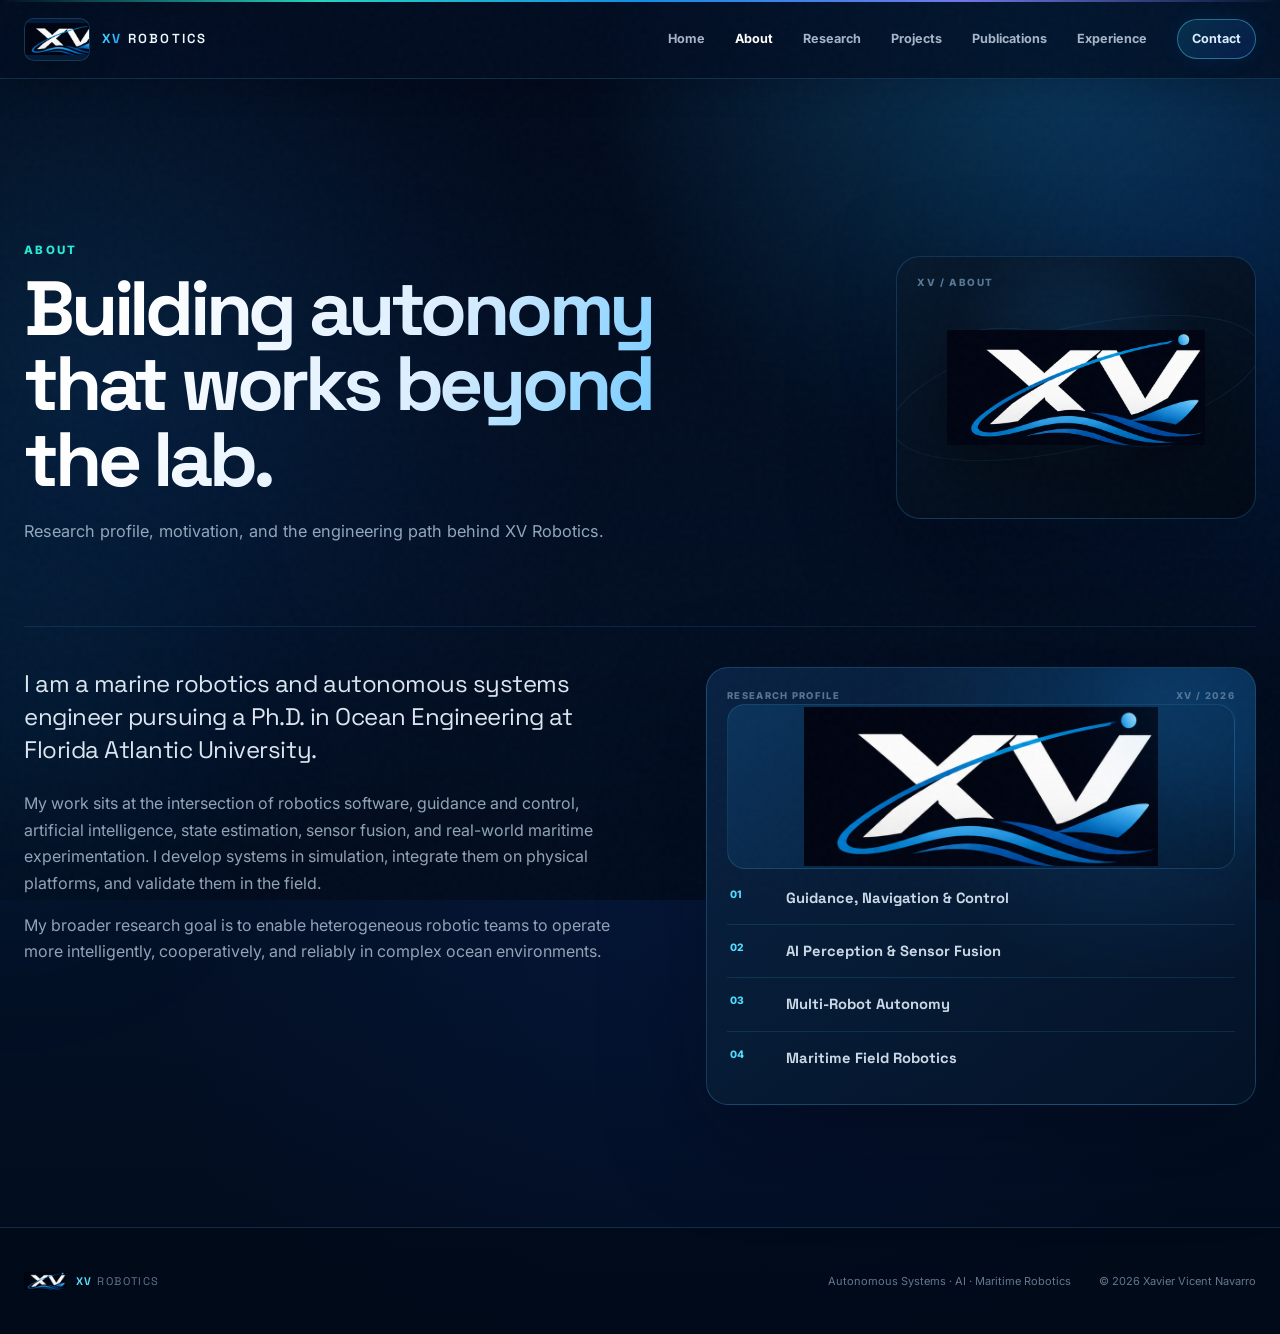
==== about.html @ 5e3c918c "Update XV Robotics website to multi-page version" ====
<!DOCTYPE html>
<html lang="en">
<head>
  <meta charset="utf-8" />
  <meta name="viewport" content="width=device-width, initial-scale=1" />
  <meta name="description" content="About Xavier Vicent Navarro and his research in robotics, AI, and autonomous maritime systems." />
  <meta name="theme-color" content="#06152d" />
  <link rel="icon" type="image/png" href="assets/xv-logo.png" />
  <title>About | XV Robotics</title>
  <link rel="preconnect" href="https://fonts.googleapis.com">
  <link rel="preconnect" href="https://fonts.gstatic.com" crossorigin>
  <link href="https://fonts.googleapis.com/css2?family=Inter:wght@400;500;600;700;800&family=Space+Grotesk:wght@500;600;700&display=swap" rel="stylesheet">
  <link rel="stylesheet" href="styles.css" />
</head>
<body class="page-about">
<div class="page-noise" aria-hidden="true"></div><div class="ambient ambient-a" aria-hidden="true"></div><div class="ambient ambient-b" aria-hidden="true"></div>
<header class="site-header" id="top">
  <div class="nav-wrap">
    <a class="brand" href="index.html" aria-label="XV Robotics home">
      <span class="brand-mark"><img src="assets/xv-logo.png" alt="XV Robotics logo" /></span>
      <span class="brand-name"><b>XV</b> ROBOTICS</span>
    </a>
    <button class="menu-toggle" type="button" aria-expanded="false" aria-controls="nav-links" aria-label="Open navigation"><span></span><span></span><span></span></button>
    <nav id="nav-links" class="nav-links" aria-label="Primary navigation">
      <a href="index.html">Home</a><a class="active" href="about.html">About</a><a href="research.html">Research</a><a href="projects.html">Projects</a><a href="publications.html">Publications</a><a href="experience.html">Experience</a>
      <a class="nav-cta" href="contact.html">Contact</a>
    </nav>
  </div>
</header>
<main><section class="page-hero section-shell reveal">
  <div class="page-hero-copy">
    <p class="kicker">ABOUT</p>
    <h1>Building autonomy that works beyond the lab.</h1>
    <p>Research profile, motivation, and the engineering path behind XV Robotics.</p>
  </div>
  <div class="page-hero-code" aria-hidden="true">
    <span>XV / ABOUT</span>
    <img src="assets/xv-logo.png" alt="" />
  </div>
</section><section class="section section-shell" id="about">
<div class="section-heading reveal">
<span class="section-number">01</span>
<div>
<p class="kicker">ABOUT</p>
<h2>Building autonomy that works beyond the lab.</h2>
</div>
</div>
<div class="about-layout">
<div class="about-copy reveal">
<p class="lead">
            I am a marine robotics and autonomous systems engineer pursuing a Ph.D. in Ocean Engineering at Florida Atlantic University.
          </p>
<p>
            My work sits at the intersection of robotics software, guidance and control, artificial intelligence, state estimation, sensor fusion, and real-world maritime experimentation. I develop systems in simulation, integrate them on physical platforms, and validate them in the field.
          </p>
<p>
            My broader research goal is to enable heterogeneous robotic teams to operate more intelligently, cooperatively, and reliably in complex ocean environments.
          </p>
</div>
<div class="identity-card reveal">
<div class="identity-top">
<span>RESEARCH PROFILE</span>
<span>XV / 2026</span>
</div>
<div class="identity-logo"><img alt="" src="assets/xv-logo.png"/></div>
<div class="identity-list">
<div><span>01</span><strong>Guidance, Navigation &amp; Control</strong></div>
<div><span>02</span><strong>AI Perception &amp; Sensor Fusion</strong></div>
<div><span>03</span><strong>Multi-Robot Autonomy</strong></div>
<div><span>04</span><strong>Maritime Field Robotics</strong></div>
</div>
</div>
</div>
</section></main>
<footer>
  <div class="section-shell footer-inner">
    <a class="footer-brand" href="index.html"><img src="assets/xv-logo.png" alt="" /><span><b>XV</b> ROBOTICS</span></a>
    <p>Autonomous Systems · AI · Maritime Robotics</p>
    <p>© <span id="year"></span> Xavier Vicent Navarro</p>
  </div>
</footer>
<script src="script.js"></script>
</body>
</html>
---- styles.css ----
:root {
  --bg: #020713;
  --bg-2: #040c19;
  --panel: rgba(8, 18, 34, 0.72);
  --panel-solid: #071221;
  --text: #f5f8fd;
  --muted: #91a2b8;
  --muted-2: #687b94;
  --line: rgba(136, 174, 219, 0.14);
  --line-strong: rgba(83, 178, 255, 0.30);
  --blue: #23a8ff;
  --blue-2: #0f6fe5;
  --cyan: #69d8ff;
  --blue-soft: rgba(35, 168, 255, 0.12);
  --max: 1240px;
  --radius: 22px;
  --shadow: 0 30px 90px rgba(0, 0, 0, 0.28);
}

* { box-sizing: border-box; }
html { scroll-behavior: smooth; }
body {
  margin: 0;
  color: var(--text);
  background: var(--bg);
  font-family: "Inter", system-ui, sans-serif;
  line-height: 1.65;
  overflow-x: hidden;
}

body::before {
  content: "";
  position: fixed;
  inset: 0;
  pointer-events: none;
  z-index: -4;
  background:
    radial-gradient(circle at 76% 4%, rgba(27, 133, 242, .16), transparent 31rem),
    radial-gradient(circle at 12% 38%, rgba(0, 112, 220, .08), transparent 28rem),
    linear-gradient(180deg, #020713 0%, #020713 55%, #030916 100%);
}

.page-noise {
  position: fixed;
  inset: 0;
  z-index: 100;
  opacity: .022;
  pointer-events: none;
  background-image: url("data:image/svg+xml,%3Csvg viewBox='0 0 180 180' xmlns='http://www.w3.org/2000/svg'%3E%3Cfilter id='n'%3E%3CfeTurbulence type='fractalNoise' baseFrequency='.84' numOctaves='4' stitchTiles='stitch'/%3E%3C/filter%3E%3Crect width='100%25' height='100%25' filter='url(%23n)' opacity='.9'/%3E%3C/svg%3E");
}

.ambient { position: fixed; border-radius: 50%; filter: blur(100px); pointer-events: none; z-index: -3; }
.ambient-a { width: 440px; height: 440px; background: rgba(13, 111, 225, .12); top: 9vh; right: -180px; }
.ambient-b { width: 360px; height: 360px; background: rgba(30, 174, 255, .06); top: 60vh; left: -190px; }

::selection { background: rgba(35, 168, 255, .34); color: #fff; }
a { color: inherit; }
img { max-width: 100%; display: block; }
button, a { -webkit-tap-highlight-color: transparent; }

.section-shell { width: min(var(--max), calc(100% - 48px)); margin-inline: auto; }
.section { padding: 122px 0; border-top: 1px solid var(--line); position: relative; }

.site-header {
  position: sticky;
  top: 0;
  z-index: 60;
  backdrop-filter: blur(22px) saturate(1.2);
  background: rgba(2, 7, 19, 0.72);
  border-bottom: 1px solid rgba(136, 174, 219, .10);
}
.nav-wrap {
  width: min(var(--max), calc(100% - 48px));
  margin-inline: auto;
  height: 78px;
  display: flex;
  align-items: center;
  justify-content: space-between;
}
.brand { display: inline-flex; align-items: center; gap: 12px; text-decoration: none; }
.brand-mark { width: 54px; height: 38px; display: grid; place-items: center; overflow: hidden; }
.brand-mark img { width: 64px; max-width: none; }
.brand-name { font-family: "Space Grotesk", sans-serif; font-size: .82rem; font-weight: 600; letter-spacing: .17em; color: #dfe9f5; }
.brand-name b { color: var(--blue); }
.nav-links { display: flex; align-items: center; gap: 30px; }
.nav-links a { position: relative; text-decoration: none; color: #a6b5c8; font-size: .79rem; font-weight: 700; transition: color .2s ease; }
.nav-links a:not(.nav-cta)::after { content: ""; position: absolute; left: 0; right: 100%; bottom: -9px; height: 1px; background: var(--blue); transition: right .22s ease; }
.nav-links a:hover { color: white; }
.nav-links a:hover::after { right: 0; }
.nav-cta { border: 1px solid rgba(94, 181, 255, .3); background: rgba(31, 154, 255, .06); padding: 9px 14px; border-radius: 999px; color: #d9edff !important; }
.menu-toggle { display: none; border: 0; background: none; padding: 8px; }
.menu-toggle span { width: 23px; height: 2px; display: block; background: white; margin: 5px 0; }

.hero {
  min-height: calc(100vh - 78px);
  display: grid;
  grid-template-columns: 1.05fr .95fr;
  gap: 72px;
  align-items: center;
  padding-top: 70px;
  padding-bottom: 84px;
}
.availability { display: inline-flex; align-items: center; gap: 9px; color: #a8bdd2; font-size: .76rem; font-weight: 700; border: 1px solid var(--line); background: rgba(255,255,255,.02); border-radius: 999px; padding: 8px 12px; }
.availability span { width: 7px; height: 7px; border-radius: 50%; background: #42d4ff; box-shadow: 0 0 16px #42d4ff; }
.eyebrow, .kicker { color: var(--blue); font-size: .72rem; font-weight: 800; letter-spacing: .2em; }
.eyebrow { margin: 24px 0 0; }
.hero h1 {
  margin: 16px 0 10px;
  font-family: "Space Grotesk", sans-serif;
  font-size: clamp(4.15rem, 7.1vw, 7.7rem);
  line-height: .88;
  letter-spacing: -.065em;
  font-weight: 700;
}
.hero h1 > span { display: block; color: transparent; background: linear-gradient(95deg, #f7fbff 0%, #8b9eb4 72%); -webkit-background-clip: text; background-clip: text; opacity: .98; }
.hero-role { margin: 27px 0 9px; font-weight: 700; font-size: 1.02rem; color: #dfe7f2; }
.hero-summary { max-width: 710px; font-size: 1.01rem; color: #98a9bc; line-height: 1.78; }
.hero-actions { display: flex; flex-wrap: wrap; align-items: center; gap: 12px; margin-top: 30px; }
.btn { display: inline-flex; align-items: center; justify-content: center; gap: 9px; min-height: 48px; padding: 0 18px; border-radius: 9px; text-decoration: none; font-size: .8rem; font-weight: 800; transition: transform .2s ease, border-color .2s ease, background .2s ease, box-shadow .2s ease; }
.btn:hover { transform: translateY(-2px); }
.btn.primary { background: linear-gradient(135deg, #3bbcff, #0b71df); color: #00101d; box-shadow: 0 12px 35px rgba(25, 152, 246, .15); }
.btn.primary:hover { box-shadow: 0 16px 42px rgba(25, 152, 246, .24); }
.btn.secondary { border: 1px solid rgba(160, 192, 227, .22); background: rgba(255,255,255,.025); color: white; }
.btn.secondary:hover { border-color: rgba(82, 179, 255, .48); }
.text-link { margin-left: 4px; text-decoration: none; font-size: .81rem; font-weight: 700; color: #8db6d7; border-bottom: 1px solid rgba(141,182,215,.32); padding-bottom: 2px; }
.hero-credentials { display: grid; grid-template-columns: repeat(3, 1fr); gap: 10px; margin-top: 38px; max-width: 790px; }
.hero-credentials div { min-height: 74px; padding: 13px 14px; border: 1px solid var(--line); border-radius: 12px; background: linear-gradient(180deg, rgba(255,255,255,.025), rgba(255,255,255,.008)); }
.hero-credentials span { display: block; color: #5e7794; font-size: .62rem; letter-spacing: .14em; text-transform: uppercase; font-weight: 800; margin-bottom: 5px; }
.hero-credentials strong { color: #c8d4e2; font-size: .75rem; line-height: 1.4; }

.hero-stage { position: relative; min-height: 560px; border: 1px solid rgba(100, 167, 228, .15); border-radius: 30px; background: linear-gradient(145deg, rgba(8,22,42,.78), rgba(2,9,20,.72)); overflow: hidden; box-shadow: var(--shadow); isolation: isolate; }
.hero-stage::before { content: ""; position: absolute; width: 360px; height: 360px; border-radius: 50%; background: radial-gradient(circle, rgba(28, 156, 255, .22), rgba(28,156,255,.02) 56%, transparent 72%); left: 50%; top: 49%; transform: translate(-50%,-50%); filter: blur(5px); }
.hero-stage::after { content: ""; position: absolute; inset: 0; border-radius: inherit; background: linear-gradient(115deg, rgba(255,255,255,.04), transparent 22%, transparent 72%, rgba(56,156,255,.05)); pointer-events: none; }
.stage-grid { position: absolute; inset: 0; opacity: .18; background-image: linear-gradient(rgba(97,164,222,.16) 1px, transparent 1px), linear-gradient(90deg, rgba(97,164,222,.16) 1px, transparent 1px); background-size: 44px 44px; mask-image: radial-gradient(circle at center, black, transparent 76%); }
.stage-logo { position: absolute; left: 50%; top: 47%; transform: translate(-50%,-50%); width: 66%; z-index: 3; filter: drop-shadow(0 20px 32px rgba(0,0,0,.45)); }
.stage-orbit { position: absolute; left: 50%; top: 48%; border: 1px solid rgba(73, 172, 255, .24); border-radius: 50%; transform-origin: center; }
.orbit-1 { width: 82%; height: 35%; transform: translate(-50%,-50%) rotate(-14deg); }
.orbit-2 { width: 64%; height: 58%; transform: translate(-50%,-50%) rotate(31deg); opacity: .55; }
.stage-dot { position: absolute; width: 8px; height: 8px; border-radius: 50%; background: var(--cyan); box-shadow: 0 0 22px var(--cyan); z-index: 4; }
.dot-a { top: 19%; right: 17%; }
.dot-b { bottom: 27%; left: 10%; width: 6px; height: 6px; }
.dot-c { bottom: 13%; right: 28%; width: 5px; height: 5px; }
.stage-badge { position: absolute; z-index: 5; display: flex; align-items: center; gap: 11px; padding: 10px 12px; border: 1px solid rgba(121,178,228,.18); background: rgba(3, 12, 25, .78); backdrop-filter: blur(12px); border-radius: 12px; box-shadow: 0 12px 30px rgba(0,0,0,.22); }
.badge-one { left: 5%; top: 12%; }
.badge-two { right: 5%; top: 25%; }
.badge-three { left: 8%; bottom: 11%; }
.badge-icon { width: 30px; height: 30px; display: grid; place-items: center; border-radius: 8px; color: var(--blue); border: 1px solid rgba(35,168,255,.25); background: rgba(35,168,255,.07); font-size: .65rem; font-weight: 800; }
.stage-badge small { display: block; color: #55718f; font-size: .52rem; letter-spacing: .15em; font-weight: 800; margin-bottom: 1px; }
.stage-badge strong { display: block; color: #c7d5e4; font-size: .68rem; }
.stage-caption { position: absolute; right: 24px; bottom: 21px; color: #5f7792; font-size: .57rem; font-weight: 800; letter-spacing: .17em; }
.stage-caption span { display: inline-block; width: 28px; height: 1px; vertical-align: middle; margin-right: 7px; background: var(--blue); }

.signal-strip { border-top: 1px solid var(--line); border-bottom: 1px solid var(--line); background: rgba(4,12,24,.54); }
.signal-grid { min-height: 116px; display: grid; grid-template-columns: 1fr 1fr 1.35fr 1.1fr; align-items: stretch; }
.signal-item { display: flex; flex-direction: column; justify-content: center; padding: 20px 24px; border-left: 1px solid var(--line); }
.signal-item:last-child { border-right: 1px solid var(--line); }
.signal-item strong { font-family: "Space Grotesk", sans-serif; font-size: 1.08rem; color: #e9f3ff; }
.signal-item span { color: #657c97; font-size: .65rem; text-transform: uppercase; letter-spacing: .12em; margin-top: 3px; }

.section-heading { display: grid; grid-template-columns: 76px 1fr; gap: 20px; align-items: start; margin-bottom: 58px; }
.section-number { color: #436281; font-family: "Space Grotesk", sans-serif; font-size: .78rem; padding-top: 4px; }
.section-heading h2 { margin: 6px 0 0; max-width: 840px; font-family: "Space Grotesk", sans-serif; font-size: clamp(2.35rem, 4vw, 4.2rem); line-height: 1.02; letter-spacing: -.045em; }

.about-layout { display: grid; grid-template-columns: 1.05fr .95fr; gap: 74px; align-items: start; }
.about-copy { max-width: 720px; }
.about-copy p { margin-top: 0; color: #92a3b7; font-size: 1rem; }
.about-copy .lead { color: #dce6f1; font-family: "Space Grotesk", sans-serif; font-size: 1.5rem; line-height: 1.38; letter-spacing: -.02em; }
.identity-card { position: relative; border: 1px solid var(--line); border-radius: var(--radius); padding: 20px; background: linear-gradient(155deg, rgba(11,27,49,.86), rgba(3,11,23,.82)); overflow: hidden; }
.identity-card::before { content: ""; position: absolute; width: 240px; height: 240px; border-radius: 50%; right: -100px; top: -100px; background: rgba(25,148,255,.1); filter: blur(40px); }
.identity-top { display: flex; justify-content: space-between; color: #58738f; font-size: .59rem; font-weight: 800; letter-spacing: .14em; }
.identity-logo { min-height: 165px; display: grid; place-items: center; border-bottom: 1px solid var(--line); margin-bottom: 3px; }
.identity-logo img { width: 70%; }
.identity-list > div { display: grid; grid-template-columns: 44px 1fr; gap: 12px; padding: 14px 3px; border-bottom: 1px solid var(--line); }
.identity-list > div:last-child { border-bottom: 0; }
.identity-list span { color: var(--blue); font-size: .64rem; font-weight: 800; }
.identity-list strong { font-family: "Space Grotesk", sans-serif; font-size: .92rem; color: #cbd8e6; }

.research-grid { display: grid; grid-template-columns: repeat(2, 1fr); gap: 16px; }
.research-card { position: relative; min-height: 360px; padding: 28px; border: 1px solid var(--line); background: linear-gradient(145deg, rgba(9,23,43,.82), rgba(3,10,22,.76)); border-radius: 18px; overflow: hidden; transition: transform .25s ease, border-color .25s ease, background .25s ease; }
.research-card:hover { transform: translateY(-5px); border-color: rgba(78,178,255,.37); background: linear-gradient(145deg, rgba(10,28,51,.93), rgba(3,11,24,.82)); }
.research-card::after { content: ""; position: absolute; width: 180px; height: 180px; border-radius: 50%; right: -75px; bottom: -75px; background: radial-gradient(circle, rgba(27,156,255,.10), transparent 68%); }
.research-card-top { display: flex; align-items: center; gap: 14px; }
.card-index { color: var(--blue); font-weight: 800; font-size: .67rem; letter-spacing: .15em; }
.card-line { height: 1px; flex: 1; background: var(--line); }
.research-icon { margin-top: 45px; width: 58px; height: 58px; border: 1px solid rgba(60,164,247,.24); border-radius: 16px; position: relative; background: rgba(24,147,242,.05); }
.icon-nav::before { content: ""; position: absolute; width: 30px; height: 18px; border: 1px solid var(--blue); border-radius: 50%; left: 13px; top: 20px; transform: rotate(-18deg); }
.icon-nav::after { content: ""; position: absolute; width: 6px; height: 6px; border-radius: 50%; background: var(--cyan); top: 11px; right: 9px; box-shadow: 0 0 10px var(--cyan); }
.icon-ai::before { content: ""; position: absolute; inset: 13px; border: 1px solid var(--blue); border-radius: 50%; box-shadow: inset 0 0 0 7px rgba(35,168,255,.05); }
.icon-ai::after { content: ""; position: absolute; width: 8px; height: 8px; border-radius: 50%; background: var(--cyan); left: 24px; top: 24px; box-shadow: 0 0 12px var(--cyan); }
.icon-team::before,.icon-team::after,.icon-team span { content: ""; position: absolute; width: 10px; height: 10px; border-radius: 50%; border: 1px solid var(--blue); }
.icon-team::before { left: 12px; top: 15px; }.icon-team::after { right: 12px; top: 15px; }.icon-team span { left: 23px; bottom: 10px; }
.icon-field::before { content: ""; position: absolute; left: 12px; right: 12px; bottom: 15px; height: 13px; border-bottom: 1px solid var(--blue); border-radius: 50%; box-shadow: 0 5px 0 -4px var(--cyan); }
.icon-field::after { content: ""; position: absolute; width: 24px; height: 7px; background: linear-gradient(90deg, transparent, var(--blue), transparent); top: 17px; left: 16px; clip-path: polygon(0 100%, 50% 0, 100% 100%); }
.research-card h3 { margin: 21px 0 12px; font-family: "Space Grotesk", sans-serif; font-size: 1.48rem; letter-spacing: -.02em; }
.research-card p { color: #91a2b7; max-width: 560px; margin: 0; }
.tags { display: flex; flex-wrap: wrap; gap: 7px; margin-top: 23px; }
.tags span { font-size: .64rem; color: #9dc9ec; border: 1px solid rgba(67,151,220,.19); background: rgba(19,102,166,.07); padding: 5px 9px; border-radius: 999px; }

.project-showcase { display: grid; grid-template-columns: repeat(2, 1fr); gap: 16px; }
.project-card { border: 1px solid var(--line); border-radius: 20px; background: linear-gradient(155deg, rgba(9,23,43,.83), rgba(3,10,22,.76)); overflow: hidden; transition: transform .25s ease, border-color .25s ease; }
.project-card:hover { transform: translateY(-4px); border-color: rgba(76,173,255,.36); }
.project-primary { grid-column: 1 / -1; display: grid; grid-template-columns: .9fr 1.1fr; min-height: 420px; }
.project-visual { position: relative; min-height: 420px; border-right: 1px solid var(--line); overflow: hidden; background: radial-gradient(circle at 46% 50%, rgba(25,139,236,.18), transparent 40%), linear-gradient(160deg, rgba(11,35,60,.7), rgba(2,8,18,.95)); }
.project-visual::before { content: ""; position: absolute; inset: 0; opacity: .28; background-image: linear-gradient(rgba(80,155,220,.12) 1px, transparent 1px), linear-gradient(90deg, rgba(80,155,220,.12) 1px, transparent 1px); background-size: 36px 36px; }
.route-line { position: absolute; width: 86%; height: 36%; left: 7%; top: 36%; border: 2px solid transparent; border-top-color: var(--blue); border-radius: 50%; transform: rotate(-8deg); filter: drop-shadow(0 0 8px rgba(35,168,255,.42)); }
.route-dot { position: absolute; width: 8px; height: 8px; border-radius: 50%; background: var(--cyan); box-shadow: 0 0 13px var(--cyan); }.r1{left:15%;top:51%}.r2{left:47%;top:41%}.r3{right:12%;top:43%}
.obstacle { position: absolute; width: 42px; height: 42px; border-radius: 50%; border: 1px dashed rgba(255,255,255,.33); background: rgba(255,255,255,.02); }.o1{left:35%;top:33%}.o2{right:26%;bottom:22%;width:54px;height:54px}
.boat-shape { position: absolute; width: 48px; height: 20px; left: 49%; top: 50%; transform: rotate(-11deg); background: linear-gradient(90deg, #e8f5ff, #47b9ff); clip-path: polygon(0 20%, 100% 0, 72% 100%, 15% 82%); filter: drop-shadow(0 0 11px rgba(35,168,255,.55)); }
.project-copy { padding: 31px 31px 28px; display: flex; flex-direction: column; }
.project-primary .project-copy { padding: 48px; justify-content: center; }
.project-overline { color: var(--blue); font-size: .61rem; font-weight: 800; letter-spacing: .13em; }
.project-overline span { color: #536f8d; margin-right: 10px; }
.project-copy h3 { font-family: "Space Grotesk", sans-serif; margin: 14px 0 12px; font-size: 1.62rem; line-height: 1.18; letter-spacing: -.025em; }
.project-primary .project-copy h3 { font-size: clamp(2rem, 3.2vw, 3.2rem); }
.project-copy p { color: #91a3b7; margin: 0; }
.project-footer { margin-top: auto; padding-top: 28px; display: flex; justify-content: space-between; gap: 16px; border-top: 1px solid var(--line); color: #627b96; font-size: .66rem; }
.project-mini-visual { height: 190px; position: relative; overflow: hidden; border-bottom: 1px solid var(--line); background: radial-gradient(circle at 50% 45%, rgba(33,151,246,.15), transparent 42%), linear-gradient(160deg,#081b31,#030a16); }
.project-mini-visual::after { content: ""; position: absolute; inset: 0; background-image: radial-gradient(rgba(69,161,238,.28) 1px, transparent 1px); background-size: 20px 20px; opacity: .25; }
.visual-fusion span,.visual-fusion i,.visual-fusion b { position:absolute;z-index:2;left:50%;top:50%;transform:translate(-50%,-50%);border-radius:50%; }
.visual-fusion span{width:110px;height:110px;border:1px solid rgba(57,172,255,.28)} .visual-fusion i{width:64px;height:64px;border:1px solid rgba(57,172,255,.55)} .visual-fusion b{width:10px;height:10px;background:var(--cyan);box-shadow:0 0 20px var(--cyan)}
.visual-team span,.visual-team i,.visual-team b { position:absolute;z-index:2;width:14px;height:14px;border-radius:50%;background:#dff4ff;box-shadow:0 0 18px rgba(69,190,255,.4)} .visual-team span{left:24%;top:38%}.visual-team i{left:49%;top:57%;background:var(--blue)}.visual-team b{right:23%;top:31%;background:#7fdcff}.visual-team::before{content:"";position:absolute;z-index:1;width:55%;height:80px;border:1px solid rgba(68,166,244,.32);border-radius:50%;left:22%;top:34%;transform:rotate(-8deg)}
.visual-sysid::before { content:"";position:absolute;left:12%;right:12%;bottom:31%;height:1px;background:rgba(100,167,226,.35);box-shadow:0 -42px 0 rgba(100,167,226,.14),0 42px 0 rgba(100,167,226,.14)}
.visual-sysid span { position:absolute;left:14%;right:12%;top:38%;height:58px;border-top:2px solid var(--blue);border-radius:50%;transform:skewX(-10deg) rotate(-4deg);filter:drop-shadow(0 0 6px rgba(35,168,255,.35))}.visual-sysid i{position:absolute;width:8px;height:8px;border-radius:50%;background:var(--cyan);left:50%;top:46%;box-shadow:0 0 12px var(--cyan)}

.publication-feature { display: grid; grid-template-columns: 100px 1fr 58px; gap: 28px; align-items: center; padding: 28px; border: 1px solid rgba(64,170,255,.28); border-radius: 18px; background: radial-gradient(circle at 12% 25%, rgba(34,157,246,.14), transparent 18rem), linear-gradient(145deg, rgba(10,27,49,.84), rgba(3,10,22,.76)); }
.pub-feature-mark { width: 74px; height: 74px; display:grid;place-items:center;border-radius:16px;border:1px solid rgba(78,176,255,.28);color:var(--blue);font-family:"Space Grotesk",sans-serif;font-weight:700;font-size:1.2rem;background:rgba(26,144,233,.06); }
.pub-feature-copy h3 { margin: 7px 0 7px; font-family:"Space Grotesk",sans-serif; font-size:1.45rem;line-height:1.3; }
.pub-feature-copy p { margin:0;color:#7e93aa;font-size:.82rem; }
.arrow-link { width:48px;height:48px;display:grid;place-items:center;border-radius:50%;border:1px solid var(--line);text-decoration:none;font-size:1.3rem;transition:.2s ease; }
.arrow-link:hover { background:var(--blue);color:#00101d;border-color:var(--blue);transform:translateY(-2px); }
.pub-group { margin-top: 54px; }
.pub-group-title { display:flex;justify-content:space-between;gap:16px;color:#667f9a;font-size:.64rem;text-transform:uppercase;letter-spacing:.15em;border-bottom:1px solid var(--line);padding-bottom:11px; }
.pub-group-title span:first-child { color:#d8e4ef;font-weight:800; }
.publication { display:grid;grid-template-columns:76px 1fr 50px;gap:23px;align-items:center;padding:24px 4px;border-bottom:1px solid var(--line);transition:background .2s ease,padding .2s ease; }
.publication:hover { background:linear-gradient(90deg,rgba(31,142,227,.055),transparent 65%);padding-left:12px;padding-right:12px; }
.pub-year { font-family:"Space Grotesk",sans-serif;color:#627b97;font-size:.88rem; }
.pub-type { color:var(--blue);font-size:.61rem;font-weight:800;letter-spacing:.1em;text-transform:uppercase; }
.pub-content h3 { margin:5px 0 5px;font-family:"Space Grotesk",sans-serif;font-size:1.08rem;line-height:1.35; }
.pub-content p { margin:0;color:#71859c;font-size:.79rem; }
.pub-link { width:40px;height:40px;display:grid;place-items:center;border:1px solid var(--line);border-radius:50%;text-decoration:none;font-size:1.05rem;color:#cfe7f9;transition:.2s ease; }
.pub-link:hover { background:var(--blue);color:#00101f;border-color:var(--blue); }
.muted-pub { grid-template-columns:76px 1fr 120px; }
.status-pill { justify-self:end;font-size:.59rem;border:1px solid var(--line);color:#7f95ad;border-radius:999px;padding:6px 9px;text-transform:uppercase;letter-spacing:.07em; }

.background-grid { display:grid;grid-template-columns:1fr 1fr;gap:72px; }
.column-header { display:flex;align-items:end;justify-content:space-between;gap:20px;padding-bottom:16px;border-bottom:1px solid var(--line);margin-bottom:28px; }
.column-header h3 { margin:0;font-family:"Space Grotesk",sans-serif;font-size:1.3rem; }
.column-header span { color:#5f7691;font-size:.62rem;text-transform:uppercase;letter-spacing:.11em; }
.timeline { border-left:1px solid var(--line);padding-left:25px; }
.timeline-item { position:relative;padding:0 0 36px; }
.timeline-item::before { content:"";position:absolute;left:-30px;top:7px;width:8px;height:8px;border-radius:50%;background:var(--bg);border:2px solid var(--blue);box-shadow:0 0 0 5px rgba(35,168,255,.04); }
.timeline-date { color:var(--blue);font-size:.63rem;letter-spacing:.11em;font-weight:800;text-transform:uppercase; }
.timeline-item h4 { margin:5px 0 2px;font-family:"Space Grotesk",sans-serif;font-size:1.09rem; }
.timeline-org { margin:0 0 8px!important;color:#bdcad8!important;font-size:.79rem!important; }
.timeline-item p { margin:0;color:#7f92a8;font-size:.84rem; }

.skills-grid { display:grid;grid-template-columns:repeat(4,1fr);gap:1px;background:var(--line);border:1px solid var(--line);border-radius:18px;overflow:hidden; }
.skill-group { min-height:210px;padding:26px;background:linear-gradient(155deg,#061120,#030a15); }
.skill-number { color:#496b8e;font-family:"Space Grotesk",sans-serif;font-size:.68rem;margin-bottom:45px; }
.skill-group h3 { margin:0 0 10px;color:#dbe6f2;font-family:"Space Grotesk",sans-serif;font-size:1.05rem; }
.skill-group p { margin:0;color:#7e91a7;font-size:.83rem;line-height:1.8; }

.contact-section { padding-bottom:144px; }
.contact-card { position:relative;display:grid;grid-template-columns:1.25fr .75fr;align-items:center;min-height:430px;padding:clamp(36px,6vw,72px);border-radius:26px;border:1px solid rgba(58,169,255,.25);background:radial-gradient(circle at 84% 25%,rgba(26,143,232,.20),transparent 25rem),linear-gradient(145deg,#081a30,#030a16);overflow:hidden;box-shadow:var(--shadow); }
.contact-orbit { position:absolute;width:540px;height:200px;border:1px solid rgba(65,173,255,.17);border-radius:50%;right:-130px;top:80px;transform:rotate(-13deg); }
.contact-copy { position:relative;z-index:2; }
.contact-card h2 { margin:10px 0 15px;max-width:820px;font-family:"Space Grotesk",sans-serif;font-size:clamp(2.35rem,4.3vw,4.4rem);line-height:1.03;letter-spacing:-.045em; }
.contact-card > .contact-copy > p:not(.kicker) { max-width:650px;color:#93a6ba; }
.contact-actions { display:flex;flex-wrap:wrap;gap:11px;margin-top:28px; }
.contact-logo { position:relative;z-index:2;display:grid;place-items:center; }
.contact-logo img { width:min(100%,360px);opacity:.86;filter:drop-shadow(0 25px 40px rgba(0,0,0,.34)); }

footer { border-top:1px solid var(--line);padding:33px 0; }
.footer-inner { display:grid;grid-template-columns:1fr auto auto;gap:28px;align-items:center;color:#637790;font-size:.69rem; }
.footer-brand { display:inline-flex;align-items:center;gap:10px;text-decoration:none;font-family:"Space Grotesk",sans-serif;letter-spacing:.13em; }
.footer-brand img { width:42px; }
.footer-brand b { color:var(--blue); }

.reveal { opacity:0;transform:translateY(16px);transition:opacity .65s ease,transform .65s cubic-bezier(.2,.7,.2,1); }
.reveal.visible { opacity:1;transform:translateY(0); }

@media (max-width: 1040px) {
  .hero { grid-template-columns:1fr;min-height:auto;padding-top:84px;gap:45px; }
  .hero-stage { min-height:500px; }
  .about-layout,.background-grid { grid-template-columns:1fr; }
  .signal-grid { grid-template-columns:repeat(2,1fr); }
  .signal-item:nth-child(3) { border-top:1px solid var(--line); }
  .signal-item:nth-child(4) { border-top:1px solid var(--line); }
  .project-primary { grid-template-columns:1fr; }
  .project-visual { border-right:0;border-bottom:1px solid var(--line);min-height:340px; }
  .skills-grid { grid-template-columns:repeat(2,1fr); }
  .contact-card { grid-template-columns:1fr; }
  .contact-logo { margin-top:34px;justify-content:start; }
  .contact-logo img { width:280px; }
  .footer-inner { grid-template-columns:1fr;gap:6px; }
}

@media (max-width: 760px) {
  .section-shell,.nav-wrap { width:min(100% - 30px,var(--max)); }
  .section { padding:88px 0; }
  .menu-toggle { display:block; }
  .nav-links { position:absolute;top:78px;left:0;right:0;padding:20px 22px 25px;background:rgba(2,7,19,.98);border-bottom:1px solid var(--line);flex-direction:column;align-items:flex-start;gap:15px;transform:translateY(-130%);opacity:0;pointer-events:none;transition:.25s ease; }
  .nav-links.open { transform:translateY(0);opacity:1;pointer-events:auto; }
  .nav-cta { border:0!important;background:none!important;padding:0!important; }
  .brand-name { display:none; }
  .hero { padding-top:54px;padding-bottom:68px; }
  .hero h1 { font-size:clamp(3.25rem,16vw,5.25rem); }
  .hero-credentials { grid-template-columns:1fr; }
  .hero-stage { min-height:405px;border-radius:22px; }
  .stage-logo { width:76%; }
  .stage-badge { transform:scale(.84);transform-origin:left top; }
  .badge-two { transform-origin:right top; }
  .signal-grid { grid-template-columns:1fr 1fr; }
  .signal-item { padding:18px 14px; }
  .section-heading { grid-template-columns:42px 1fr;gap:10px;margin-bottom:44px; }
  .research-grid,.project-showcase,.skills-grid { grid-template-columns:1fr; }
  .project-primary { grid-column:auto; }
  .project-primary .project-copy { padding:30px; }
  .publication-feature { grid-template-columns:1fr;gap:17px; }
  .pub-feature-mark { width:54px;height:54px; }
  .arrow-link { justify-self:start; }
  .publication,.muted-pub { grid-template-columns:54px 1fr;gap:13px; }
  .publication .pub-link,.publication .status-pill { grid-column:2;justify-self:start; }
  .project-footer { flex-direction:column;gap:6px; }
  .contact-card { min-height:0;padding:34px 26px; }
  .contact-logo img { width:230px; }
}

@media (max-width: 520px) {
  .signal-grid { grid-template-columns:1fr; }
  .signal-item { border-right:1px solid var(--line);border-top:1px solid var(--line); }
  .signal-item:first-child { border-top:0; }
  .hero-stage { min-height:360px; }
  .badge-two { top:18%; }
  .badge-three { bottom:8%; }
  .stage-caption { display:none; }
}

@media (prefers-reduced-motion: reduce) {
  html { scroll-behavior:auto; }
  .reveal { opacity:1;transform:none;transition:none; }
}

/* =========================================================
   XV ROBOTICS — BRAND COLOR PASS
   Aquairyx-inspired navy / electric blue / aqua identity
   ========================================================= */
:root {
  --bg: #031027;
  --bg-2: #061a36;
  --panel: rgba(8, 29, 56, 0.78);
  --panel-solid: #081c36;
  --text: #f8fbff;
  --muted: #a8bad0;
  --muted-2: #7f95ae;
  --line: rgba(96, 195, 255, 0.18);
  --line-strong: rgba(73, 206, 255, 0.48);
  --blue: #149cff;
  --blue-2: #1557ff;
  --cyan: #51ddff;
  --aqua: #28ead1;
  --violet: #7d82ff;
  --blue-soft: rgba(20, 156, 255, 0.14);
  --shadow: 0 30px 100px rgba(0, 7, 22, 0.45);
}

body {
  background:
    radial-gradient(circle at 84% 5%, rgba(20,156,255,.21), transparent 30rem),
    radial-gradient(circle at 4% 28%, rgba(40,234,209,.11), transparent 26rem),
    radial-gradient(circle at 55% 68%, rgba(21,87,255,.08), transparent 36rem),
    linear-gradient(180deg, #020b1c 0%, #04152e 44%, #020b1c 100%);
}

body::before {
  background:
    radial-gradient(circle at 80% 2%, rgba(46,190,255,.16), transparent 28rem),
    radial-gradient(circle at 9% 45%, rgba(25,110,255,.10), transparent 30rem),
    linear-gradient(180deg, rgba(2,10,26,.38), rgba(2,13,30,.92));
}

.site-header {
  background: rgba(3, 15, 35, 0.78);
  border-bottom: 1px solid rgba(81,221,255,.16);
  box-shadow: 0 10px 30px rgba(0,6,20,.20);
}
.site-header::before {
  content: "";
  position: absolute;
  left: 0; right: 0; top: 0;
  height: 2px;
  background: linear-gradient(90deg, transparent, var(--aqua), var(--blue), var(--violet), transparent);
  opacity: .9;
}

.brand-mark {
  width: 66px;
  height: 43px;
  border-radius: 10px;
  background: linear-gradient(145deg, rgba(17,112,255,.10), rgba(65,220,255,.05));
  border: 1px solid rgba(83,205,255,.18);
  box-shadow: inset 0 0 24px rgba(20,156,255,.05), 0 8px 28px rgba(0,0,0,.18);
}
.brand-mark img { width: 72px; }
.brand-name { color: #f0f8ff; }
.brand-name b {
  color: transparent;
  background: linear-gradient(120deg, var(--cyan), var(--blue));
  -webkit-background-clip: text;
  background-clip: text;
}
.nav-cta {
  background: linear-gradient(135deg, rgba(32,207,255,.14), rgba(29,92,255,.14));
  border-color: rgba(82,215,255,.42);
  box-shadow: 0 0 24px rgba(29,159,255,.08);
}

.hero {
  position: relative;
}
.hero::before {
  content: "";
  position: absolute;
  inset: 8% -14% auto 38%;
  height: 70%;
  pointer-events: none;
  background: radial-gradient(ellipse at center, rgba(22,159,255,.15), rgba(39,231,209,.035) 38%, transparent 70%);
  filter: blur(8px);
  z-index: -1;
}
.availability {
  color: #c7e7f7;
  border-color: rgba(79,213,255,.24);
  background: linear-gradient(90deg, rgba(35,206,255,.08), rgba(17,92,255,.04));
}
.availability span { background: var(--aqua); box-shadow: 0 0 16px var(--aqua); }
.eyebrow, .kicker {
  color: transparent;
  background: linear-gradient(90deg, var(--aqua), var(--cyan), #65a3ff);
  -webkit-background-clip: text;
  background-clip: text;
}
.hero h1 {
  text-shadow: 0 10px 45px rgba(0,0,0,.22);
}
.hero h1 > span {
  background: linear-gradient(95deg, #ffffff 0%, #73e8ff 34%, #348aff 74%, #8d91ff 100%);
  -webkit-background-clip: text;
  background-clip: text;
}
.hero-role {
  color: #e8f7ff;
  font-size: 1.08rem;
}
.hero-summary { color: #b4c8d9; }
.btn.primary {
  background: linear-gradient(120deg, var(--aqua) 0%, var(--cyan) 32%, var(--blue) 68%, var(--blue-2) 100%);
  color: #001322;
  box-shadow: 0 12px 38px rgba(28,168,255,.30), inset 0 1px rgba(255,255,255,.35);
}
.btn.primary:hover { box-shadow: 0 16px 50px rgba(36,190,255,.42); }
.btn.secondary {
  background: linear-gradient(135deg, rgba(64,221,255,.08), rgba(25,94,255,.07));
  border-color: rgba(99,215,255,.28);
}
.text-link { color: #7be7ff; border-color: rgba(123,231,255,.35); }
.hero-credentials div {
  background: linear-gradient(145deg, rgba(13,51,87,.74), rgba(5,22,44,.74));
  border-color: rgba(89,206,255,.18);
  box-shadow: inset 0 1px rgba(255,255,255,.03);
}
.hero-credentials div:nth-child(1) { border-top: 2px solid #43dfff; }
.hero-credentials div:nth-child(2) { border-top: 2px solid #2c83ff; }
.hero-credentials div:nth-child(3) { border-top: 2px solid #2de2c8; }
.hero-credentials span { color: #6acfff; }

.hero-stage {
  border-color: rgba(93,211,255,.31);
  background:
    radial-gradient(circle at 50% 47%, rgba(33,177,255,.24), transparent 31%),
    radial-gradient(circle at 72% 20%, rgba(50,238,209,.09), transparent 25%),
    linear-gradient(145deg, rgba(7,35,67,.96), rgba(2,13,31,.95));
  box-shadow: 0 35px 110px rgba(0,5,18,.52), inset 0 1px rgba(255,255,255,.05), 0 0 0 1px rgba(46,166,255,.06);
}
.hero-stage::before {
  width: 430px;
  height: 430px;
  background: radial-gradient(circle, rgba(47,198,255,.25), rgba(25,101,255,.08) 45%, transparent 72%);
}
.stage-grid { opacity: .31; }
.stage-logo {
  width: 73%;
  filter: drop-shadow(0 22px 40px rgba(0,0,0,.52)) drop-shadow(0 0 20px rgba(40,177,255,.15));
}
.stage-orbit { border-color: rgba(69,214,255,.39); }
.orbit-2 { border-color: rgba(56,235,202,.24); }
.stage-badge {
  background: linear-gradient(145deg, rgba(7,33,62,.94), rgba(3,18,38,.90));
  border-color: rgba(90,210,255,.28);
}
.badge-icon {
  color: #8eeaff;
  background: linear-gradient(135deg, rgba(41,218,255,.14), rgba(23,104,255,.12));
  border-color: rgba(72,215,255,.34);
}

.signal-strip {
  background: linear-gradient(90deg, rgba(9,35,65,.88), rgba(5,22,47,.90), rgba(8,36,65,.88));
  border-color: rgba(74,202,255,.18);
}
.signal-item {
  position: relative;
  overflow: hidden;
}
.signal-item::after {
  content: "";
  position: absolute;
  width: 90px; height: 90px;
  border-radius: 50%;
  right: -36px; bottom: -52px;
  background: radial-gradient(circle, rgba(58,210,255,.12), transparent 70%);
}
.signal-item strong {
  color: #eafaff;
  background: linear-gradient(90deg, #ffffff, #66e8ff, #4790ff);
  -webkit-background-clip: text;
  background-clip: text;
  -webkit-text-fill-color: transparent;
}

.section { border-top-color: rgba(76,188,255,.13); }
.section-number {
  color: #65dfff;
  border-color: rgba(77,210,255,.22);
  background: rgba(28,156,255,.05);
}
.section-heading h2 { color: #f6fbff; }

.identity-card {
  border-color: rgba(74,211,255,.22) !important;
  background:
    radial-gradient(circle at 80% 14%, rgba(20,157,255,.18), transparent 16rem),
    linear-gradient(145deg, rgba(9,36,69,.94), rgba(4,19,39,.95)) !important;
  box-shadow: var(--shadow);
}
.identity-logo {
  background: linear-gradient(145deg, rgba(14,70,119,.5), rgba(5,23,46,.45));
  border-radius: 18px;
  border: 1px solid rgba(78,202,255,.16);
}
.identity-list div { border-color: rgba(80,196,255,.13); }
.identity-list span { color: #51ddff; }

.research-card {
  background:
    radial-gradient(circle at 82% 0%, rgba(32,164,255,.10), transparent 14rem),
    linear-gradient(155deg, rgba(8,35,66,.93), rgba(3,18,37,.96));
  border-color: rgba(93,203,255,.17);
  box-shadow: 0 18px 60px rgba(0,7,22,.18);
}
.research-card:nth-child(1) { --accent: #55e3ff; --accent2: #158bff; }
.research-card:nth-child(2) { --accent: #39a9ff; --accent2: #555dff; }
.research-card:nth-child(3) { --accent: #35ecd0; --accent2: #17a8ff; }
.research-card:nth-child(4) { --accent: #8b91ff; --accent2: #41cfff; }
.research-card::before {
  content: "";
  position: absolute;
  left: 0; right: 0; top: 0;
  height: 3px;
  background: linear-gradient(90deg, transparent, var(--accent), var(--accent2), transparent);
  opacity: .9;
}
.research-card:hover {
  transform: translateY(-7px);
  border-color: color-mix(in srgb, var(--accent) 45%, transparent);
  box-shadow: 0 24px 75px rgba(0,9,26,.35), 0 0 30px color-mix(in srgb, var(--accent) 10%, transparent);
}
.card-index { color: var(--accent); }
.research-icon {
  background: linear-gradient(145deg, color-mix(in srgb, var(--accent) 12%, transparent), rgba(15,71,130,.10));
  border-color: color-mix(in srgb, var(--accent) 34%, transparent);
}
.tags span {
  color: #c3efff;
  background: rgba(24,134,211,.10);
  border-color: rgba(79,198,255,.19);
}

.project-card {
  border-color: rgba(77,202,255,.18);
  background: linear-gradient(155deg, rgba(8,36,68,.93), rgba(3,17,36,.97));
  box-shadow: 0 20px 60px rgba(0,7,20,.20);
}
.project-card:hover {
  border-color: rgba(83,218,255,.42);
  transform: translateY(-5px);
  box-shadow: 0 26px 76px rgba(0,7,22,.36), 0 0 34px rgba(35,168,255,.08);
}
.project-primary {
  background:
    radial-gradient(circle at 20% 50%, rgba(38,209,255,.08), transparent 22rem),
    linear-gradient(155deg, rgba(8,39,74,.96), rgba(3,17,36,.98));
}
.project-overline { color: #63e7ff; }
.project-overline span {
  background: linear-gradient(135deg, #4ce7ff, #2173ff);
  color: #001321;
  border: 0;
}
.project-footer span:last-child { color: #70dfff; }

.publication-feature {
  border-color: rgba(70,216,255,.44);
  background:
    radial-gradient(circle at 9% 32%, rgba(47,221,255,.18), transparent 14rem),
    radial-gradient(circle at 90% 12%, rgba(65,83,255,.11), transparent 18rem),
    linear-gradient(145deg, rgba(10,45,82,.95), rgba(3,20,41,.95));
  box-shadow: 0 24px 70px rgba(0,8,24,.24);
}
.pub-feature-mark {
  color: #a9f3ff;
  background: linear-gradient(145deg, rgba(47,215,255,.15), rgba(26,82,255,.13));
  border-color: rgba(81,218,255,.34);
  box-shadow: 0 0 28px rgba(24,166,255,.09);
}
.publication:hover {
  background: linear-gradient(90deg, rgba(29,196,255,.07), rgba(30,90,255,.03) 55%, transparent);
}
.pub-type { color: #62ddff; }
.pub-link:hover,.arrow-link:hover {
  background: linear-gradient(135deg, var(--aqua), var(--blue));
  border-color: transparent;
  color: #001321;
  box-shadow: 0 10px 30px rgba(37,189,255,.22);
}
.status-pill {
  border-color: rgba(99,196,255,.2);
  background: rgba(25,125,210,.06);
  color: #8db7cf;
}

.timeline-item::before {
  border-color: #50dfff;
  box-shadow: 0 0 0 5px rgba(35,168,255,.06), 0 0 20px rgba(45,202,255,.15);
}
.timeline-date { color: #59dbff; }
.column-header { border-color: rgba(79,196,255,.16); }

.skills-grid {
  background: rgba(70,193,255,.16);
  border-color: rgba(70,193,255,.19);
  box-shadow: 0 22px 70px rgba(0,6,20,.18);
}
.skill-group {
  position: relative;
  overflow: hidden;
  background: linear-gradient(155deg, rgba(8,35,66,.96), rgba(3,17,36,.98));
}
.skill-group::after {
  content: "";
  position: absolute;
  left: 0; right: 0; bottom: 0;
  height: 3px;
  background: linear-gradient(90deg, transparent, #42e6ff, #247eff, transparent);
  opacity: .62;
}
.skill-number { color: #62ddff; }

.contact-card {
  border-color: rgba(74,218,255,.40);
  background:
    radial-gradient(circle at 78% 24%, rgba(48,220,255,.24), transparent 22rem),
    radial-gradient(circle at 15% 90%, rgba(39,94,255,.16), transparent 24rem),
    linear-gradient(135deg, #0a315c 0%, #071f45 42%, #07162f 100%);
  box-shadow: 0 34px 105px rgba(0,7,23,.46), inset 0 1px rgba(255,255,255,.06);
}
.contact-card::before {
  content: "";
  position: absolute;
  inset: 0;
  border-radius: inherit;
  background: linear-gradient(120deg, rgba(255,255,255,.035), transparent 30%, transparent 68%, rgba(61,230,255,.04));
  pointer-events: none;
}
.contact-logo img {
  opacity: 1;
  filter: drop-shadow(0 26px 42px rgba(0,0,0,.42)) drop-shadow(0 0 22px rgba(42,190,255,.12));
}

footer { background: rgba(2,10,24,.72); }
.footer-brand b { color: #55ddff; }

@media (max-width: 760px) {
  .site-header::before { height: 1px; }
  .hero-stage { box-shadow: 0 24px 75px rgba(0,5,18,.45); }
  .research-card:hover,.project-card:hover { transform: none; }
}


/* ---------- Multi-page navigation & page layouts ---------- */
.nav-links a.active { color:#fff; }
.nav-links a.active:not(.nav-cta)::after { content:""; display:block; height:2px; margin-top:7px; border-radius:2px; background:linear-gradient(90deg,var(--blue),var(--cyan)); box-shadow:0 0 12px rgba(35,168,255,.45); }
.nav-links .nav-cta.active { box-shadow:0 0 0 1px rgba(35,168,255,.35),0 0 24px rgba(35,168,255,.11); }

.page-hero { min-height:420px; display:grid; grid-template-columns:1.2fr .8fr; gap:60px; align-items:center; padding-top:150px; padding-bottom:80px; }
.page-hero-copy h1 { max-width:880px; margin:10px 0 20px; font-family:"Space Grotesk",sans-serif; font-size:clamp(3rem,6vw,6.3rem); line-height:.98; letter-spacing:-.055em; background:linear-gradient(112deg,#fff 15%,#dceeff 56%,#4dbfff 100%); -webkit-background-clip:text; background-clip:text; color:transparent; }
.page-hero-copy > p:not(.kicker) { max-width:720px; margin:0; color:#91a7bc; font-size:1.02rem; line-height:1.8; }
.page-hero-code { justify-self:end; width:min(100%,360px); aspect-ratio:1/.73; position:relative; display:grid; place-items:center; border:1px solid rgba(66,172,255,.22); border-radius:24px; overflow:hidden; background:radial-gradient(circle at 50% 35%,rgba(38,161,255,.16),transparent 50%),linear-gradient(145deg,rgba(8,25,45,.92),rgba(2,9,20,.88)); box-shadow:var(--shadow); }
.page-hero-code::before,.page-hero-code::after { content:""; position:absolute; border:1px solid rgba(66,172,255,.12); border-radius:50%; width:105%; height:46%; transform:rotate(-13deg); }
.page-hero-code::after { width:72%; height:35%; transform:rotate(18deg); }
.page-hero-code span { position:absolute; left:20px; top:17px; color:#587996; letter-spacing:.16em; font-size:.62rem; font-weight:800; }
.page-hero-code img { position:relative; z-index:2; width:72%; filter:drop-shadow(0 18px 32px rgba(0,0,0,.45)); }

.home-explore { padding-top:110px; }
.portal-grid { display:grid; grid-template-columns:repeat(3,1fr); gap:16px; }
.portal-card { position:relative; min-height:270px; padding:30px; overflow:hidden; border-radius:18px; border:1px solid var(--line); background:linear-gradient(155deg,rgba(8,23,42,.91),rgba(3,10,22,.83)); color:inherit; text-decoration:none; transition:transform .24s ease,border-color .24s ease,box-shadow .24s ease; }
.portal-card::before { content:""; position:absolute; width:190px; height:190px; right:-80px; top:-100px; border-radius:50%; background:radial-gradient(circle,rgba(36,168,255,.14),transparent 68%); transition:transform .3s ease; }
.portal-card:hover { transform:translateY(-5px); border-color:rgba(65,178,255,.38); box-shadow:0 24px 60px rgba(0,0,0,.25); }
.portal-card:hover::before { transform:scale(1.25); }
.portal-card > span { color:#3b8fc9; font-family:"Space Grotesk",sans-serif; font-size:.68rem; }
.portal-card h3 { margin:54px 0 10px; font-family:"Space Grotesk",sans-serif; font-size:1.45rem; }
.portal-card p { margin:0; color:#7f94aa; line-height:1.7; font-size:.86rem; }
.portal-card b { position:absolute; left:30px; bottom:26px; color:var(--blue); font-size:.72rem; letter-spacing:.04em; }
.portal-accent { background:radial-gradient(circle at 88% 15%,rgba(37,178,255,.2),transparent 15rem),linear-gradient(145deg,#0a1d35,#04101f); border-color:rgba(61,177,255,.29); }

.home-feature { padding-top:20px; }
.home-feature-card { min-height:470px; display:grid; grid-template-columns:1fr 1fr; border:1px solid rgba(58,169,255,.23); border-radius:24px; overflow:hidden; background:linear-gradient(145deg,#07192d,#030a15); box-shadow:var(--shadow); }
.home-feature-card > div:first-child { padding:clamp(34px,5vw,65px); display:flex; flex-direction:column; justify-content:center; }
.home-feature-card h2 { margin:10px 0 16px; font-family:"Space Grotesk",sans-serif; font-size:clamp(2rem,3.8vw,4rem); line-height:1.05; letter-spacing:-.04em; }
.home-feature-card p:not(.kicker) { max-width:620px; color:#8ea2b7; line-height:1.8; }
.home-feature-card .btn { align-self:flex-start; margin-top:15px; }
.home-feature-visual { min-height:420px; border-left:1px solid var(--line); position:relative; overflow:hidden; background-color:#04101f; }

.page-about #about,.page-research #research,.page-projects #projects,.page-publications #publications,.page-experience #experience,.page-contact #contact { padding-top:40px; }
.page-about #about .section-heading,.page-research #research .section-heading,.page-projects #projects .section-heading,.page-publications #publications .section-heading,.page-experience #experience .section-heading,.page-contact #contact .section-heading { display:none; }
.page-experience .skills-section { padding-top:20px; }
.page-contact .contact-section { padding-top:20px; }

@media (max-width:1040px){
  .portal-grid { grid-template-columns:repeat(2,1fr); }
  .page-hero { grid-template-columns:1fr; gap:30px; padding-top:120px; }
  .page-hero-code { justify-self:start; width:310px; }
  .home-feature-card { grid-template-columns:1fr; }
  .home-feature-visual { border-left:0; border-top:1px solid var(--line); }
}
@media (max-width:760px){
  .page-hero { min-height:auto; padding-top:105px; padding-bottom:50px; }
  .page-hero-code { width:100%; max-width:300px; }
  .portal-grid { grid-template-columns:1fr; }
  .portal-card { min-height:235px; }
  .nav-links a.active:not(.nav-cta)::after { display:none; }
  .home-feature-card { min-height:0; }
  .home-feature-visual { min-height:310px; }
}
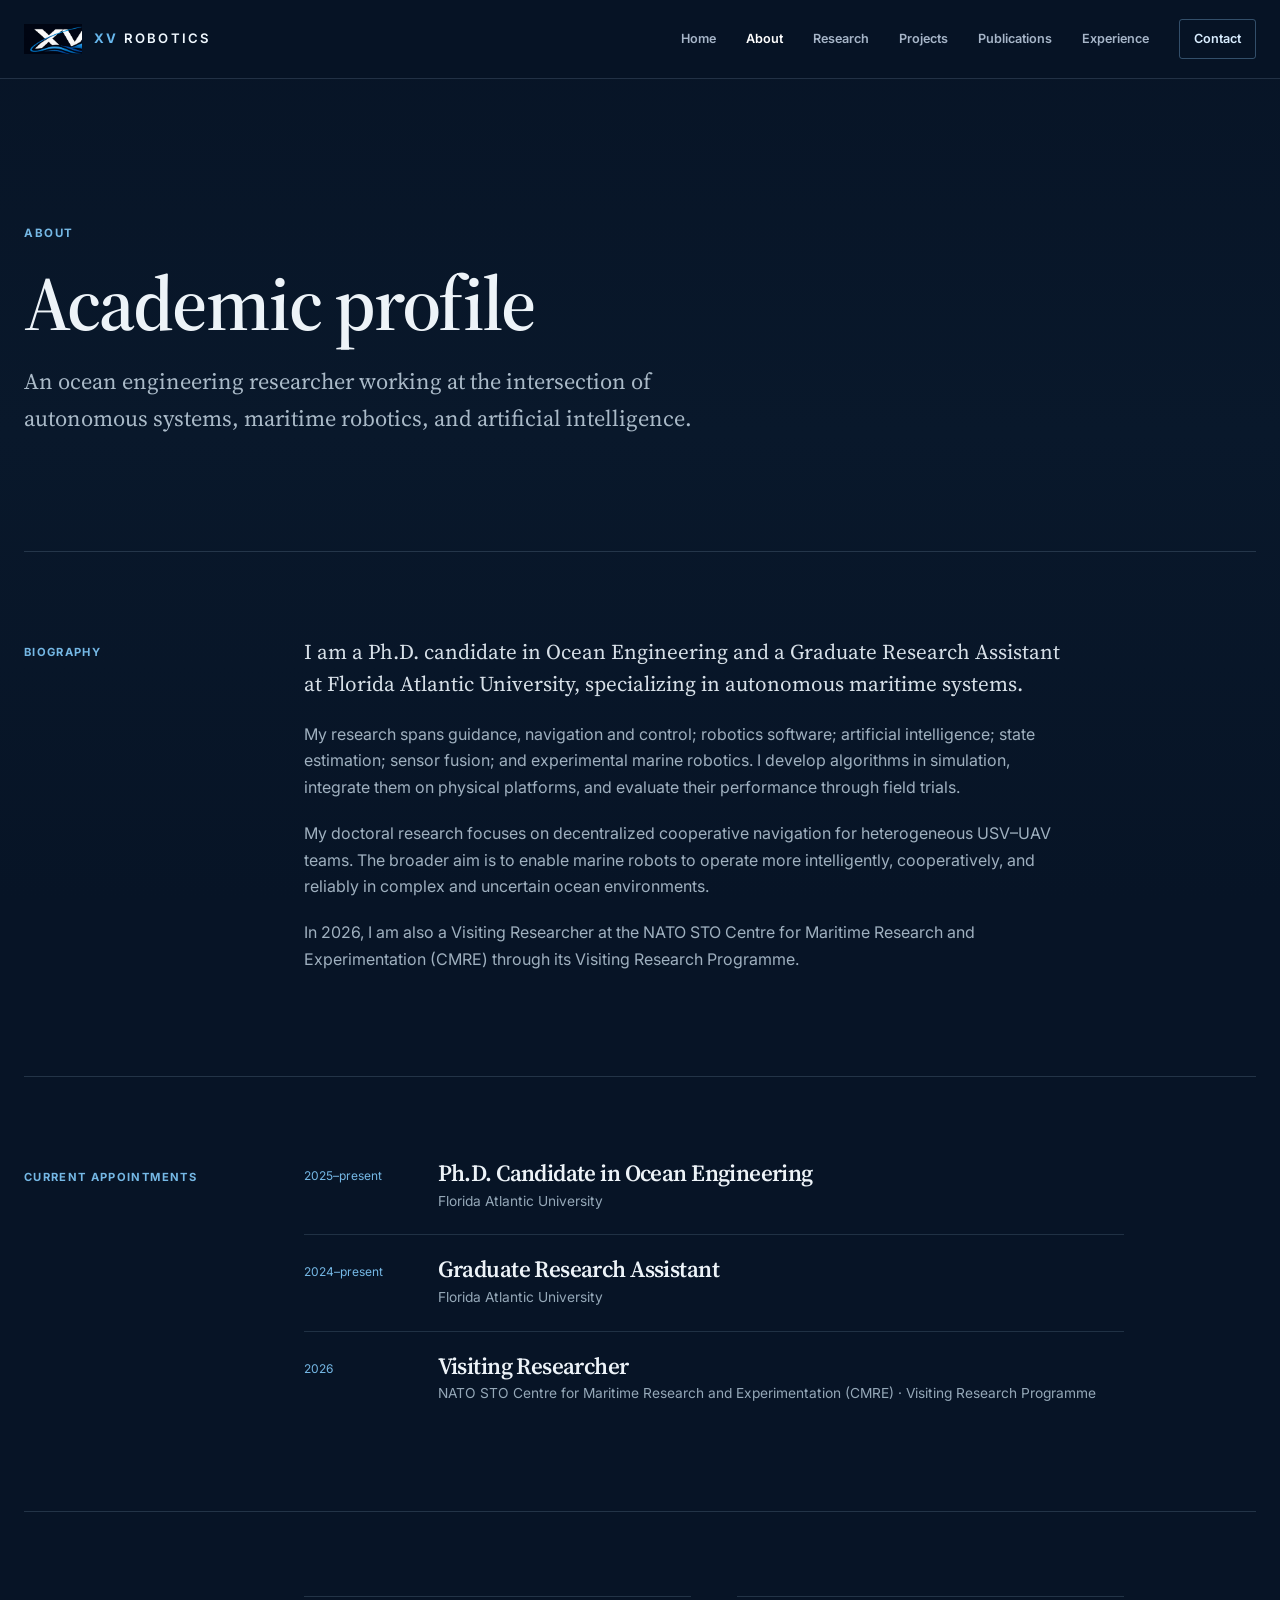
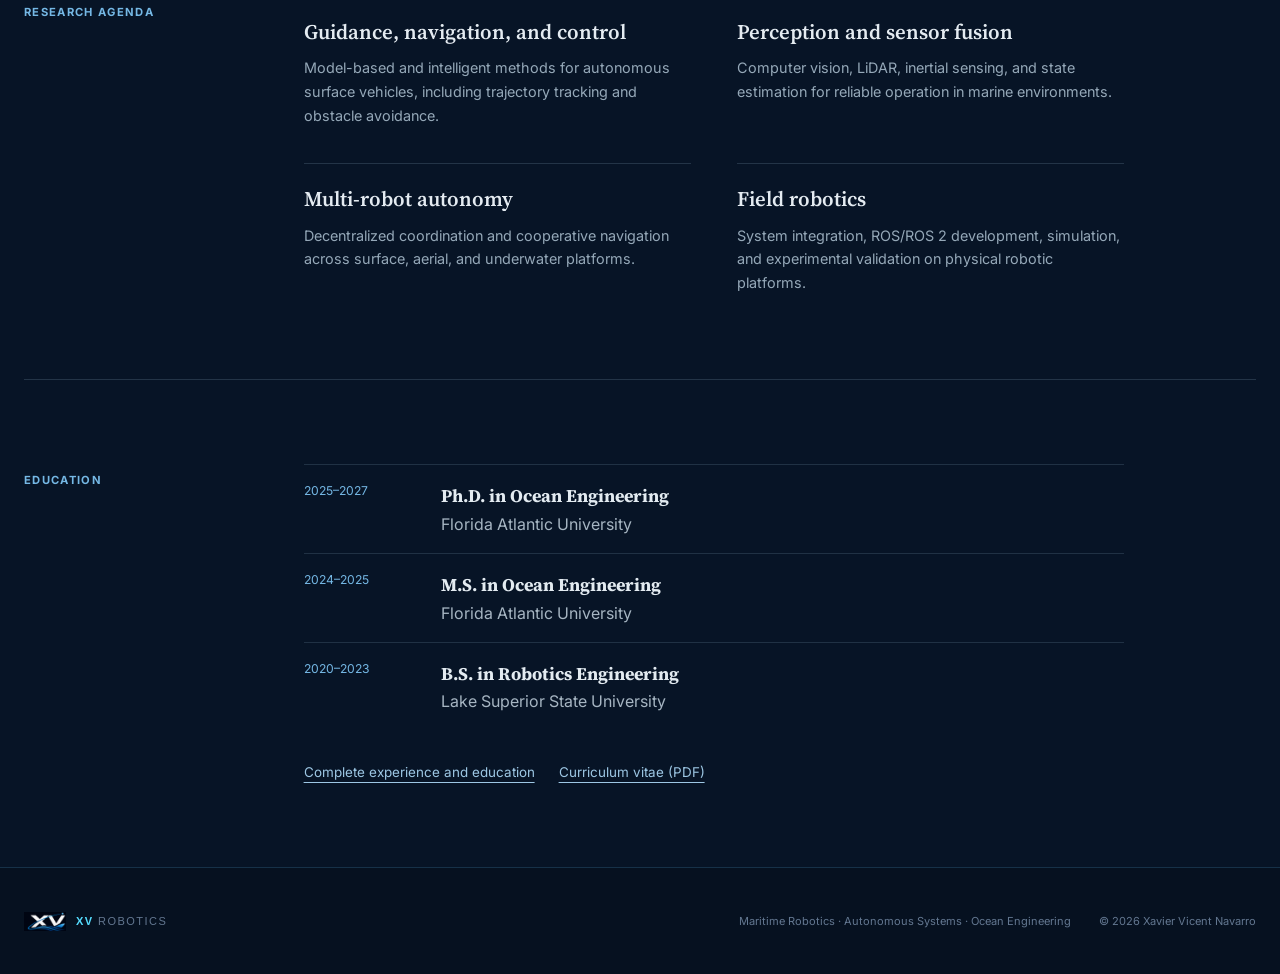
==== commit 13e7371c: "Redesign homepage and About page for academic portfolio" ====
--- a/about.html
+++ b/about.html
@@ -1,84 +1,19 @@
 <!DOCTYPE html>
 <html lang="en">
 <head>
-  <meta charset="utf-8" />
-  <meta name="viewport" content="width=device-width, initial-scale=1" />
-  <meta name="description" content="About Xavier Vicent Navarro and his research in robotics, AI, and autonomous maritime systems." />
-  <meta name="theme-color" content="#06152d" />
-  <link rel="icon" type="image/png" href="assets/xv-logo.png" />
-  <title>About | XV Robotics</title>
-  <link rel="preconnect" href="https://fonts.googleapis.com">
-  <link rel="preconnect" href="https://fonts.gstatic.com" crossorigin>
-  <link href="https://fonts.googleapis.com/css2?family=Inter:wght@400;500;600;700;800&family=Space+Grotesk:wght@500;600;700&display=swap" rel="stylesheet">
-  <link rel="stylesheet" href="styles.css" />
+  <meta charset="utf-8" /><meta name="viewport" content="width=device-width, initial-scale=1" />
+  <meta name="description" content="Academic biography, current appointments, research agenda, and education of maritime robotics researcher Xavier Vicent Navarro." />
+  <meta name="theme-color" content="#06152d" /><link rel="icon" type="image/png" href="assets/xv-logo.png" /><title>About | Xavier Vicent Navarro</title>
+  <link rel="preconnect" href="https://fonts.googleapis.com"><link rel="preconnect" href="https://fonts.gstatic.com" crossorigin><link href="https://fonts.googleapis.com/css2?family=Inter:wght@400;500;600;700&family=Source+Serif+4:opsz,wght@8..60,500;8..60,600&display=swap" rel="stylesheet"><link rel="stylesheet" href="styles.css" />
 </head>
-<body class="page-about">
-<div class="page-noise" aria-hidden="true"></div><div class="ambient ambient-a" aria-hidden="true"></div><div class="ambient ambient-b" aria-hidden="true"></div>
-<header class="site-header" id="top">
-  <div class="nav-wrap">
-    <a class="brand" href="index.html" aria-label="XV Robotics home">
-      <span class="brand-mark"><img src="assets/xv-logo.png" alt="XV Robotics logo" /></span>
-      <span class="brand-name"><b>XV</b> ROBOTICS</span>
-    </a>
-    <button class="menu-toggle" type="button" aria-expanded="false" aria-controls="nav-links" aria-label="Open navigation"><span></span><span></span><span></span></button>
-    <nav id="nav-links" class="nav-links" aria-label="Primary navigation">
-      <a href="index.html">Home</a><a class="active" href="about.html">About</a><a href="research.html">Research</a><a href="projects.html">Projects</a><a href="publications.html">Publications</a><a href="experience.html">Experience</a>
-      <a class="nav-cta" href="contact.html">Contact</a>
-    </nav>
-  </div>
-</header>
-<main><section class="page-hero section-shell reveal">
-  <div class="page-hero-copy">
-    <p class="kicker">ABOUT</p>
-    <h1>Building autonomy that works beyond the lab.</h1>
-    <p>Research profile, motivation, and the engineering path behind XV Robotics.</p>
-  </div>
-  <div class="page-hero-code" aria-hidden="true">
-    <span>XV / ABOUT</span>
-    <img src="assets/xv-logo.png" alt="" />
-  </div>
-</section><section class="section section-shell" id="about">
-<div class="section-heading reveal">
-<span class="section-number">01</span>
-<div>
-<p class="kicker">ABOUT</p>
-<h2>Building autonomy that works beyond the lab.</h2>
-</div>
-</div>
-<div class="about-layout">
-<div class="about-copy reveal">
-<p class="lead">
-            I am a marine robotics and autonomous systems engineer pursuing a Ph.D. in Ocean Engineering at Florida Atlantic University.
-          </p>
-<p>
-            My work sits at the intersection of robotics software, guidance and control, artificial intelligence, state estimation, sensor fusion, and real-world maritime experimentation. I develop systems in simulation, integrate them on physical platforms, and validate them in the field.
-          </p>
-<p>
-            My broader research goal is to enable heterogeneous robotic teams to operate more intelligently, cooperatively, and reliably in complex ocean environments.
-          </p>
-</div>
-<div class="identity-card reveal">
-<div class="identity-top">
-<span>RESEARCH PROFILE</span>
-<span>XV / 2026</span>
-</div>
-<div class="identity-logo"><img alt="" src="assets/xv-logo.png"/></div>
-<div class="identity-list">
-<div><span>01</span><strong>Guidance, Navigation &amp; Control</strong></div>
-<div><span>02</span><strong>AI Perception &amp; Sensor Fusion</strong></div>
-<div><span>03</span><strong>Multi-Robot Autonomy</strong></div>
-<div><span>04</span><strong>Maritime Field Robotics</strong></div>
-</div>
-</div>
-</div>
-</section></main>
-<footer>
-  <div class="section-shell footer-inner">
-    <a class="footer-brand" href="index.html"><img src="assets/xv-logo.png" alt="" /><span><b>XV</b> ROBOTICS</span></a>
-    <p>Autonomous Systems · AI · Maritime Robotics</p>
-    <p>© <span id="year"></span> Xavier Vicent Navarro</p>
-  </div>
-</footer>
-<script src="script.js"></script>
-</body>
-</html>+<body class="page-about academic-page">
+<header class="site-header" id="top"><div class="nav-wrap"><a class="brand" href="index.html" aria-label="XV Robotics home"><span class="brand-mark"><img src="assets/xv-logo.png" alt="XV Robotics logo" /></span><span class="brand-name"><b>XV</b> ROBOTICS</span></a><button class="menu-toggle" type="button" aria-expanded="false" aria-controls="nav-links" aria-label="Open navigation"><span></span><span></span><span></span></button><nav id="nav-links" class="nav-links" aria-label="Primary navigation"><a href="index.html">Home</a><a class="active" href="about.html">About</a><a href="research.html">Research</a><a href="projects.html">Projects</a><a href="publications.html">Publications</a><a href="experience.html">Experience</a><a class="nav-cta" href="contact.html">Contact</a></nav></div></header>
+<main>
+  <section class="academic-page-hero section-shell reveal"><p class="academic-overline">About</p><h1>Academic profile</h1><p>An ocean engineering researcher working at the intersection of autonomous systems, maritime robotics, and artificial intelligence.</p></section>
+  <section class="academic-section section-shell reveal"><div class="academic-section-label">Biography</div><div class="academic-section-body biography"><p class="academic-lead">I am a Ph.D. candidate in Ocean Engineering and a Graduate Research Assistant at Florida Atlantic University, specializing in autonomous maritime systems.</p><p>My research spans guidance, navigation and control; robotics software; artificial intelligence; state estimation; sensor fusion; and experimental marine robotics. I develop algorithms in simulation, integrate them on physical platforms, and evaluate their performance through field trials.</p><p>My doctoral research focuses on decentralized cooperative navigation for heterogeneous USV–UAV teams. The broader aim is to enable marine robots to operate more intelligently, cooperatively, and reliably in complex and uncertain ocean environments.</p><p>In 2026, I am also a Visiting Researcher at the NATO STO Centre for Maritime Research and Experimentation (CMRE) through its Visiting Research Programme.</p></div></section>
+  <section class="academic-section section-shell reveal"><div class="academic-section-label">Current appointments</div><div class="academic-section-body appointment-list"><article><p>2025–present</p><h2>Ph.D. Candidate in Ocean Engineering</h2><span>Florida Atlantic University</span></article><article><p>2024–present</p><h2>Graduate Research Assistant</h2><span>Florida Atlantic University</span></article><article><p>2026</p><h2>Visiting Researcher</h2><span>NATO STO Centre for Maritime Research and Experimentation (CMRE) · Visiting Research Programme</span></article></div></section>
+  <section class="academic-section section-shell reveal"><div class="academic-section-label">Research agenda</div><div class="academic-section-body agenda-grid"><div><h3>Guidance, navigation, and control</h3><p>Model-based and intelligent methods for autonomous surface vehicles, including trajectory tracking and obstacle avoidance.</p></div><div><h3>Perception and sensor fusion</h3><p>Computer vision, LiDAR, inertial sensing, and state estimation for reliable operation in marine environments.</p></div><div><h3>Multi-robot autonomy</h3><p>Decentralized coordination and cooperative navigation across surface, aerial, and underwater platforms.</p></div><div><h3>Field robotics</h3><p>System integration, ROS/ROS 2 development, simulation, and experimental validation on physical robotic platforms.</p></div></div></section>
+  <section class="academic-section section-shell reveal"><div class="academic-section-label">Education</div><div class="academic-section-body education-list"><div><span>2025–2027</span><p><strong>Ph.D. in Ocean Engineering</strong><br>Florida Atlantic University</p></div><div><span>2024–2025</span><p><strong>M.S. in Ocean Engineering</strong><br>Florida Atlantic University</p></div><div><span>2020–2023</span><p><strong>B.S. in Robotics Engineering</strong><br>Lake Superior State University</p></div><div class="inline-links"><a href="experience.html">Complete experience and education</a><a href="assets/Xavier_Vicent_Navarro_Resume.pdf" target="_blank" rel="noopener">Curriculum vitae (PDF)</a></div></div></section>
+</main>
+<footer><div class="section-shell footer-inner"><a class="footer-brand" href="index.html"><img src="assets/xv-logo.png" alt="" /><span><b>XV</b> ROBOTICS</span></a><p>Maritime Robotics · Autonomous Systems · Ocean Engineering</p><p>© <span id="year"></span> Xavier Vicent Navarro</p></div></footer><script src="script.js"></script>
+</body></html>
--- a/styles.css
+++ b/styles.css
@@ -752,3 +752,81 @@
   .home-feature-card { min-height:0; }
   .home-feature-visual { min-height:310px; }
 }
+
+/* Academic homepage and profile */
+.academic-page { background:#071426; color:#edf3f8; }
+.academic-page::before { background:linear-gradient(180deg,#071426 0%,#09182b 48%,#071426 100%); }
+.academic-page .site-header { background:rgba(7,20,38,.96); border-bottom-color:rgba(160,184,207,.18); box-shadow:none; }
+.academic-page .site-header::before { display:none; }
+.academic-page .brand-mark { width:58px; height:40px; border:0; border-radius:0; background:none; box-shadow:none; }
+.academic-page .brand-mark img { width:66px; }
+.academic-page .brand-name { font-family:"Inter",sans-serif; }
+.academic-page .brand-name b { color:#68b8ee; background:none; }
+.academic-page .nav-links a { font-weight:600; }
+.academic-page .nav-cta { border-radius:3px; background:transparent; border-color:rgba(125,177,218,.38); box-shadow:none; }
+.academic-page .nav-links a.active:not(.nav-cta)::after { height:1px; background:#68b8ee; box-shadow:none; }
+.academic-hero { min-height:690px; display:grid; grid-template-columns:minmax(0,1.45fr) minmax(280px,.55fr); gap:clamp(60px,8vw,120px); align-items:center; padding-top:92px; padding-bottom:90px; }
+.academic-overline { margin:0 0 22px; color:#75b8e5; font-size:.72rem; font-weight:700; letter-spacing:.14em; text-transform:uppercase; }
+.academic-hero h1,.academic-page-hero h1,.academic-section h2 { font-family:"Source Serif 4",Georgia,serif; font-weight:600; letter-spacing:-.025em; }
+.academic-hero h1 { margin:0; max-width:850px; font-size:clamp(3.7rem,7.2vw,7rem); line-height:.96; }
+.academic-deck { max-width:760px; margin:25px 0 34px; color:#b5c3d0; font-family:"Source Serif 4",Georgia,serif; font-size:clamp(1.25rem,2vw,1.65rem); line-height:1.45; }
+.current-appointments { max-width:820px; border-top:1px solid rgba(152,180,204,.25); }
+.current-appointments div { display:grid; grid-template-columns:minmax(250px,.85fr) 1.15fr; gap:24px; padding:14px 0; border-bottom:1px solid rgba(152,180,204,.18); }
+.current-appointments strong { color:#e7eef4; font-size:.88rem; font-weight:600; }
+.current-appointments span { color:#91a7b9; font-size:.84rem; }
+.academic-actions { display:flex; flex-wrap:wrap; align-items:center; gap:12px; margin-top:30px; }
+.academic-page .btn { min-height:44px; border-radius:3px; box-shadow:none; }
+.academic-page .btn.primary { background:#d8e9f5; color:#071426; box-shadow:none; }
+.academic-page .btn.primary:hover { background:#fff; box-shadow:none; }
+.academic-page .btn.secondary { background:transparent; border-color:rgba(160,184,207,.35); }
+.academic-page .text-link { color:#9dc7e4; }
+.research-identity { border-left:1px solid rgba(152,180,204,.25); padding-left:42px; }
+.research-identity img { width:min(100%,280px); margin-bottom:38px; }
+.research-identity p { color:#75b8e5; font-size:.72rem; font-weight:700; letter-spacing:.12em; text-transform:uppercase; }
+.research-identity ul { margin:16px 0 0; padding:0; list-style:none; }
+.research-identity li { padding:11px 0; border-top:1px solid rgba(152,180,204,.17); color:#aebdca; font-size:.86rem; }
+.academic-section { display:grid; grid-template-columns:190px minmax(0,820px); gap:clamp(38px,7vw,96px); padding-top:84px; padding-bottom:84px; border-top:1px solid rgba(152,180,204,.2); }
+.academic-section-label { padding-top:7px; color:#75b8e5; font-size:.7rem; font-weight:700; letter-spacing:.12em; text-transform:uppercase; }
+.academic-section h2 { margin:0 0 20px; font-size:clamp(2rem,3.4vw,3.35rem); line-height:1.1; }
+.academic-section-body>p { max-width:760px; color:#9fb0bf; }
+.academic-section-body .academic-lead { color:#d7e0e8; font-family:"Source Serif 4",Georgia,serif; font-size:1.32rem; line-height:1.55; }
+.inline-links { display:flex; flex-wrap:wrap; gap:24px; margin-top:30px; }
+.inline-links a,.section-link { color:#9dc7e4; font-size:.84rem; text-underline-offset:5px; }
+.research-summary-list article { padding:0 0 24px; margin-bottom:24px; border-bottom:1px solid rgba(152,180,204,.18); }
+.research-summary-list h3,.agenda-grid h3 { margin:0 0 7px; color:#e4ebf1; font-family:"Source Serif 4",Georgia,serif; font-size:1.3rem; font-weight:600; }
+.research-summary-list p,.agenda-grid p { margin:0; color:#95a8b8; }
+.section-link { display:inline-block; margin-top:6px; }
+.academic-page-hero { padding-top:145px; padding-bottom:90px; }
+.academic-page-hero h1 { margin:0 0 18px; font-size:clamp(3.4rem,6vw,6rem); line-height:1; }
+.academic-page-hero>p:last-child { max-width:720px; color:#aabac8; font-family:"Source Serif 4",Georgia,serif; font-size:1.4rem; }
+.biography p { margin-top:0; margin-bottom:20px; }
+.appointment-list article { display:grid; grid-template-columns:110px 1fr; column-gap:24px; padding:22px 0; border-top:1px solid rgba(152,180,204,.18); }
+.appointment-list article:first-child { border-top:0; padding-top:0; }
+.appointment-list article p { grid-row:1/3; margin:5px 0 0; color:#75b8e5; font-size:.75rem; }
+.appointment-list article h2 { margin:0 0 3px; font-size:1.45rem; }
+.appointment-list article span { color:#95a8b8; font-size:.86rem; }
+.agenda-grid { display:grid; grid-template-columns:1fr 1fr; column-gap:46px; row-gap:36px; }
+.agenda-grid div { border-top:1px solid rgba(152,180,204,.2); padding-top:18px; }
+.agenda-grid p { font-size:.9rem; }
+.education-list>div:not(.inline-links) { display:grid; grid-template-columns:115px 1fr; gap:22px; padding:16px 0; border-top:1px solid rgba(152,180,204,.18); }
+.education-list span { color:#75b8e5; font-size:.76rem; }
+.education-list p { margin:0; color:#a6b5c2; }
+.education-list strong { color:#e3ebf1; font-family:"Source Serif 4",Georgia,serif; font-size:1.12rem; }
+.academic-page footer { background:#061120; }
+@media (max-width:900px) {
+  .academic-hero { grid-template-columns:1fr; min-height:auto; gap:60px; }
+  .research-identity { border-left:0; border-top:1px solid rgba(152,180,204,.25); padding:40px 0 0; }
+  .research-identity img { width:220px; }
+}
+@media (max-width:760px) {
+  .academic-hero { padding-top:68px; padding-bottom:68px; }
+  .academic-hero h1 { font-size:clamp(3.1rem,15vw,4.8rem); }
+  .current-appointments div { grid-template-columns:1fr; gap:3px; }
+  .academic-section { grid-template-columns:1fr; gap:24px; padding-top:62px; padding-bottom:62px; }
+  .academic-section-label { padding-top:0; }
+  .academic-page-hero { padding-top:96px; padding-bottom:60px; }
+  .appointment-list article { grid-template-columns:1fr; }
+  .appointment-list article p { grid-row:auto; }
+  .agenda-grid { grid-template-columns:1fr; }
+  .education-list>div:not(.inline-links) { grid-template-columns:1fr; gap:4px; }
+}
